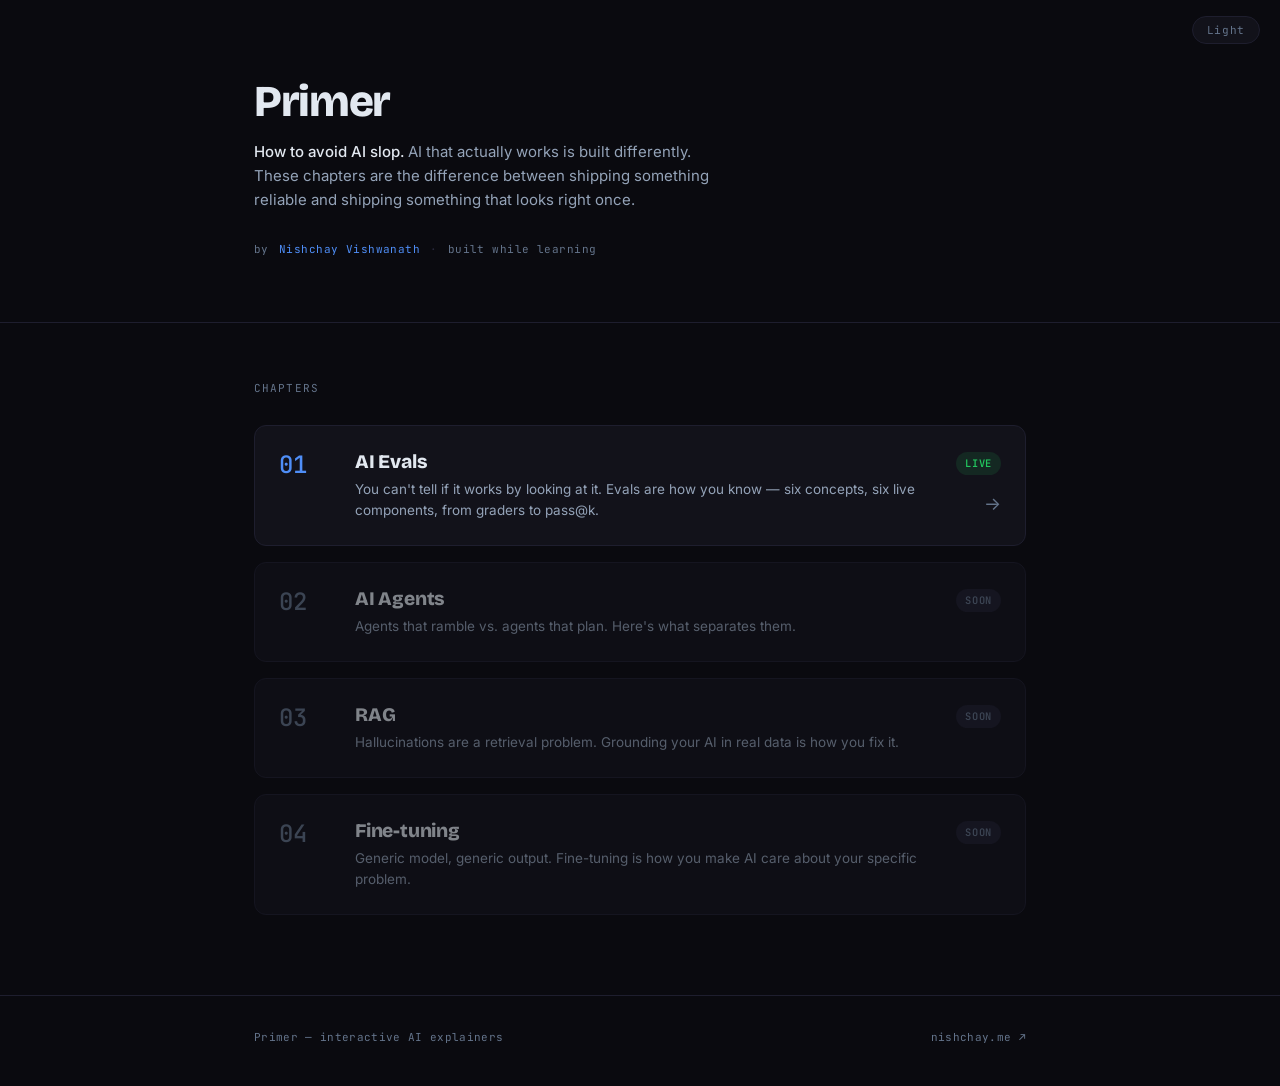
==== index.html @ c157016e "Reframe Primer: 'How to avoid AI slop' theme + chapter sub-headings" ====
<!DOCTYPE html>
<html lang="en">
<head>
  <meta charset="UTF-8" />
  <meta name="viewport" content="width=device-width, initial-scale=1.0" />
  <title>Primer — How to avoid AI slop</title>
  <meta name="description" content="AI that actually works is built differently. Interactive explainers on evals, agents, RAG, and fine-tuning — learn by doing, not by reading." />
  <link rel="preconnect" href="https://fonts.googleapis.com" />
  <link rel="preconnect" href="https://fonts.gstatic.com" crossorigin />
  <link href="https://fonts.googleapis.com/css2?family=Bricolage+Grotesque:opsz,wght@12..96,400;12..96,600;12..96,800&family=Inter:wght@400;500;600;700&family=JetBrains+Mono:wght@400;500&display=swap" rel="stylesheet" />
  <style>
    :root {
      --bg:        #0A0A0F;
      --surface:   #12121A;
      --surface-2: #1A1A24;
      --border:    #1E1E2E;
      --border-2:  #2A2A3E;
      --text:      #E2E8F0;
      --muted:     #64748B;
      --muted-2:   #94A3B8;
      --blue:      #4F8EF7;
      --teal:      #2DD4BF;
      --green:     #22C55E;
      --amber:     #F59E0B;
      --red:       #EF4444;
      --green-dim: rgba(34, 197, 94, 0.12);
      --blue-dim:  rgba(79, 142, 247, 0.10);
      --radius:    12px;
      --font-display: 'Bricolage Grotesque', system-ui, sans-serif;
      --font-mono:    'JetBrains Mono', monospace;
      --font-body:    'Inter', system-ui, sans-serif;
      --max-w: 820px;
    }

    [data-theme="light"] {
      --bg:        #F8FAFC;
      --surface:   #FFFFFF;
      --surface-2: #F1F5F9;
      --border:    #E2E8F0;
      --border-2:  #CBD5E1;
      --text:      #0F172A;
      --muted:     #64748B;
      --muted-2:   #94A3B8;
      --blue:      #2563EB;
      --teal:      #0D9488;
      --green:     #16A34A;
      --amber:     #D97706;
      --green-dim: rgba(22, 163, 74, 0.10);
      --blue-dim:  rgba(37, 99, 235, 0.08);
    }

    *, *::before, *::after { box-sizing: border-box; margin: 0; padding: 0; }

    body {
      background: var(--bg);
      color: var(--text);
      font-family: var(--font-body);
      font-size: 15px;
      line-height: 1.65;
      -webkit-font-smoothing: antialiased;
      transition: background 0.2s ease, color 0.2s ease;
      min-height: 100vh;
    }

    a { color: inherit; text-decoration: none; }

    .container {
      max-width: var(--max-w);
      margin: 0 auto;
      padding: 0 24px;
    }

    /* ── Theme toggle ── */
    .theme-toggle {
      position: fixed;
      top: 16px;
      right: 20px;
      z-index: 200;
      padding: 6px 14px;
      border-radius: 999px;
      border: 1px solid var(--border);
      background: var(--surface);
      color: var(--muted);
      font-family: var(--font-mono);
      font-size: 11px;
      letter-spacing: 0.06em;
      cursor: pointer;
      transition: color 0.15s ease, border-color 0.15s ease, background 0.2s ease;
    }
    .theme-toggle:hover { color: var(--text); border-color: var(--muted); }

    /* ── Header ── */
    .site-header {
      padding: 80px 0 64px;
      border-bottom: 1px solid var(--border);
    }

    .wordmark {
      font-family: var(--font-display);
      font-size: 2.75rem;
      font-weight: 800;
      letter-spacing: -0.03em;
      line-height: 1;
      color: var(--text);
      margin-bottom: 16px;
    }

    .tagline {
      font-size: 15px;
      color: var(--muted-2);
      max-width: 480px;
      line-height: 1.6;
    }

    .tagline strong {
      color: var(--text);
      font-weight: 500;
    }

    .by-line {
      margin-top: 28px;
      display: flex;
      align-items: center;
      gap: 10px;
      font-family: var(--font-mono);
      font-size: 11px;
      color: var(--muted);
      letter-spacing: 0.04em;
    }

    .by-line a {
      color: var(--blue);
    }
    .by-line a:hover { opacity: 0.8; }

    .by-sep { color: var(--border-2); }

    /* ── Chapter grid ── */
    .chapters-section {
      padding: 56px 0 80px;
    }

    .section-label {
      font-family: var(--font-mono);
      font-size: 11px;
      letter-spacing: 0.1em;
      text-transform: uppercase;
      color: var(--muted);
      margin-bottom: 28px;
    }

    .chapter-grid {
      display: grid;
      grid-template-columns: 1fr;
      gap: 16px;
    }

    /* ── Chapter card ── */
    .chapter-card {
      display: grid;
      grid-template-columns: 56px 1fr auto;
      align-items: start;
      gap: 20px;
      background: var(--surface);
      border: 1px solid var(--border);
      border-radius: var(--radius);
      padding: 24px;
      transition: border-color 0.15s ease, background 0.15s ease, transform 0.15s ease;
    }

    .chapter-card.live {
      cursor: pointer;
    }

    .chapter-card.live:hover {
      border-color: var(--border-2);
      background: var(--surface-2);
      transform: translateY(-1px);
    }

    .chapter-card.soon {
      opacity: 0.55;
    }

    .chapter-num {
      font-family: var(--font-mono);
      font-size: 1.5rem;
      font-weight: 500;
      color: var(--muted);
      line-height: 1;
      padding-top: 3px;
    }

    .chapter-card.live .chapter-num {
      color: var(--blue);
    }

    .chapter-body {
      display: flex;
      flex-direction: column;
      gap: 6px;
    }

    .chapter-title {
      font-family: var(--font-display);
      font-size: 1.2rem;
      font-weight: 800;
      letter-spacing: -0.01em;
      color: var(--text);
      line-height: 1.2;
    }

    .chapter-desc {
      font-size: 13.5px;
      color: var(--muted-2);
      line-height: 1.55;
    }

    .chapter-meta {
      display: flex;
      flex-direction: column;
      align-items: flex-end;
      gap: 10px;
      padding-top: 2px;
    }

    .badge {
      display: inline-flex;
      align-items: center;
      font-family: var(--font-mono);
      font-size: 0.65rem;
      font-weight: 600;
      letter-spacing: 0.07em;
      text-transform: uppercase;
      padding: 3px 9px;
      border-radius: 999px;
    }

    .badge-live {
      background: var(--green-dim);
      color: var(--green);
    }

    .badge-soon {
      background: var(--border);
      color: var(--muted);
    }

    .open-arrow {
      font-size: 18px;
      color: var(--muted);
      margin-top: 4px;
      transition: color 0.15s ease, transform 0.15s ease;
    }

    .chapter-card.live:hover .open-arrow {
      color: var(--blue);
      transform: translateX(2px);
    }

    /* ── Footer ── */
    .site-footer {
      border-top: 1px solid var(--border);
      padding: 32px 0 40px;
    }

    .footer-inner {
      display: flex;
      align-items: center;
      justify-content: space-between;
      gap: 16px;
      flex-wrap: wrap;
      font-family: var(--font-mono);
      font-size: 11px;
      color: var(--muted);
      letter-spacing: 0.03em;
    }

    .footer-inner a { color: var(--muted); }
    .footer-inner a:hover { color: var(--text); }
  </style>
</head>
<body>

  <button class="theme-toggle" id="theme-toggle">Light</button>

  <!-- ── Header ── -->
  <header class="site-header">
    <div class="container">
      <div class="wordmark">Primer</div>
      <p class="tagline">
        <strong>How to avoid AI slop.</strong> AI that actually works is built differently.
        These chapters are the difference between shipping something reliable and shipping
        something that looks right once.
      </p>
      <div class="by-line">
        <span>by</span>
        <a href="https://nishchay.me" target="_blank" rel="noopener">Nishchay Vishwanath</a>
        <span class="by-sep">·</span>
        <span>built while learning</span>
      </div>
    </div>
  </header>

  <!-- ── Chapter list ── -->
  <main class="chapters-section">
    <div class="container">
      <div class="section-label">Chapters</div>

      <div class="chapter-grid">

        <!-- 01 — Live -->
        <a class="chapter-card live" href="chapters/01-evals/">
          <div class="chapter-num">01</div>
          <div class="chapter-body">
            <div class="chapter-title">AI Evals</div>
            <div class="chapter-desc">
              You can't tell if it works by looking at it. Evals are how you know —
              six concepts, six live components, from graders to pass@k.
            </div>
          </div>
          <div class="chapter-meta">
            <span class="badge badge-live">Live</span>
            <span class="open-arrow">→</span>
          </div>
        </a>

        <!-- 02 — Coming soon -->
        <div class="chapter-card soon">
          <div class="chapter-num">02</div>
          <div class="chapter-body">
            <div class="chapter-title">AI Agents</div>
            <div class="chapter-desc">
              Agents that ramble vs. agents that plan. Here's what separates them.
            </div>
          </div>
          <div class="chapter-meta">
            <span class="badge badge-soon">Soon</span>
          </div>
        </div>

        <!-- 03 — Coming soon -->
        <div class="chapter-card soon">
          <div class="chapter-num">03</div>
          <div class="chapter-body">
            <div class="chapter-title">RAG</div>
            <div class="chapter-desc">
              Hallucinations are a retrieval problem. Grounding your AI in real data is how you fix it.
            </div>
          </div>
          <div class="chapter-meta">
            <span class="badge badge-soon">Soon</span>
          </div>
        </div>

        <!-- 04 — Coming soon -->
        <div class="chapter-card soon">
          <div class="chapter-num">04</div>
          <div class="chapter-body">
            <div class="chapter-title">Fine-tuning</div>
            <div class="chapter-desc">
              Generic model, generic output. Fine-tuning is how you make AI care about your specific problem.
            </div>
          </div>
          <div class="chapter-meta">
            <span class="badge badge-soon">Soon</span>
          </div>
        </div>

      </div>
    </div>
  </main>

  <!-- ── Footer ── -->
  <footer class="site-footer">
    <div class="container">
      <div class="footer-inner">
        <span>Primer — interactive AI explainers</span>
        <a href="https://nishchay.me" target="_blank" rel="noopener">nishchay.me ↗</a>
      </div>
    </div>
  </footer>

  <script>
    (function () {
      const btn = document.getElementById('theme-toggle');
      const apply = function (light) {
        document.documentElement.dataset.theme = light ? 'light' : '';
        btn.textContent = light ? 'Dark' : 'Light';
      };
      apply(localStorage.getItem('nish-theme') === 'light');
      btn.addEventListener('click', function () {
        const goLight = document.documentElement.dataset.theme !== 'light';
        apply(goLight);
        localStorage.setItem('nish-theme', goLight ? 'light' : 'dark');
      });
    })();
  </script>

</body>
</html>
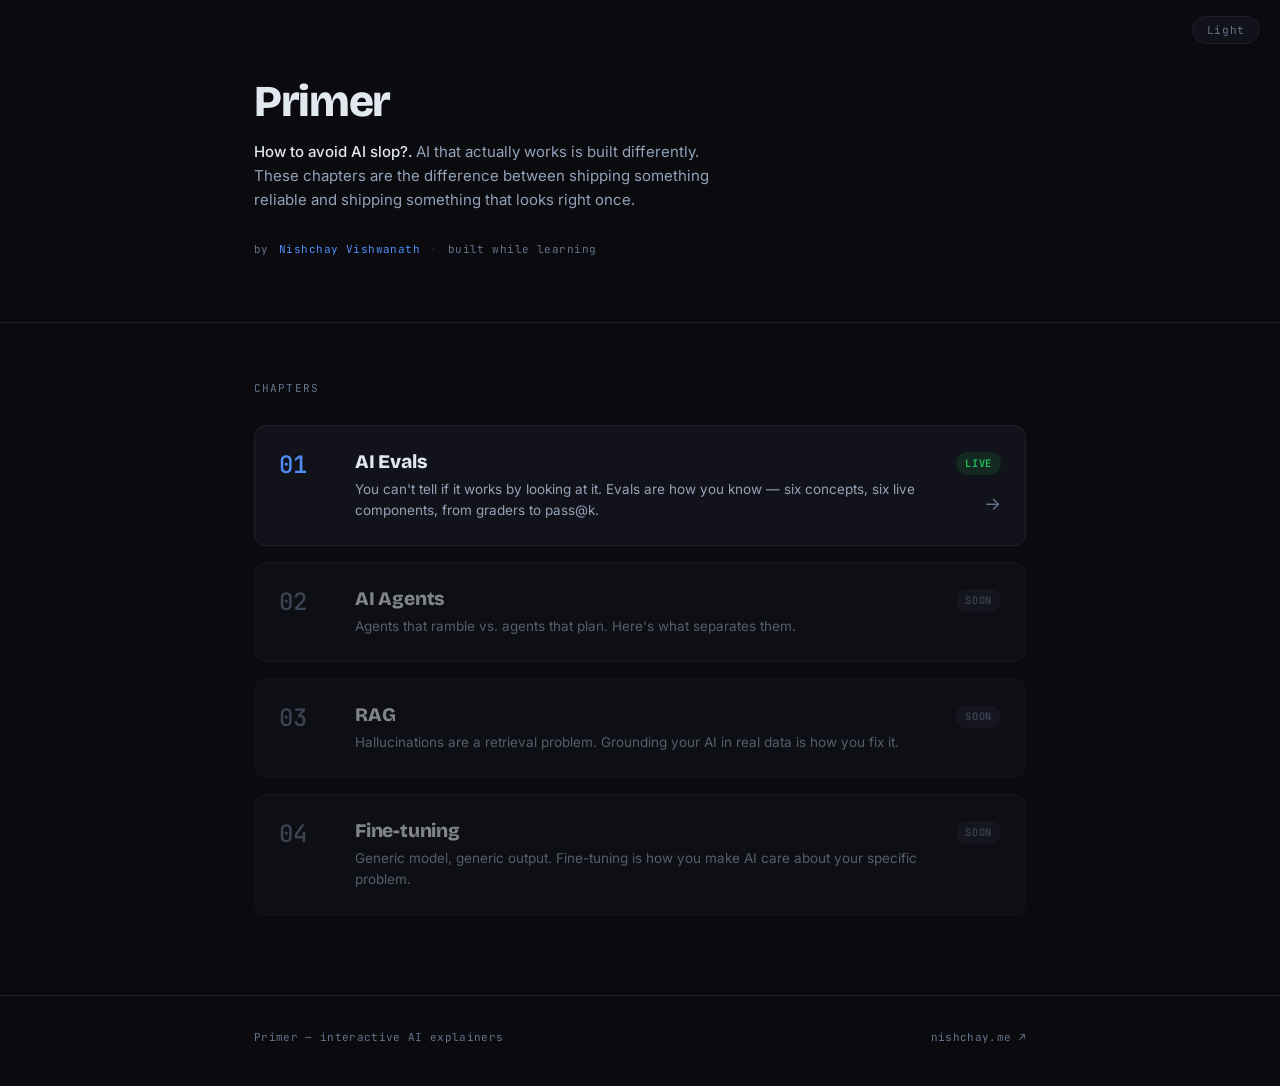
==== commit 0918df5c: "Add question mark: 'How to avoid AI slop?'" ====
--- a/index.html
+++ b/index.html
@@ -3,7 +3,7 @@
 <head>
   <meta charset="UTF-8" />
   <meta name="viewport" content="width=device-width, initial-scale=1.0" />
-  <title>Primer — How to avoid AI slop</title>
+  <title>Primer — How to avoid AI slop?</title>
   <meta name="description" content="AI that actually works is built differently. Interactive explainers on evals, agents, RAG, and fine-tuning — learn by doing, not by reading." />
   <link rel="preconnect" href="https://fonts.googleapis.com" />
   <link rel="preconnect" href="https://fonts.gstatic.com" crossorigin />
@@ -289,7 +289,7 @@
     <div class="container">
       <div class="wordmark">Primer</div>
       <p class="tagline">
-        <strong>How to avoid AI slop.</strong> AI that actually works is built differently.
+        <strong>How to avoid AI slop?.</strong> AI that actually works is built differently.
         These chapters are the difference between shipping something reliable and shipping
         something that looks right once.
       </p>
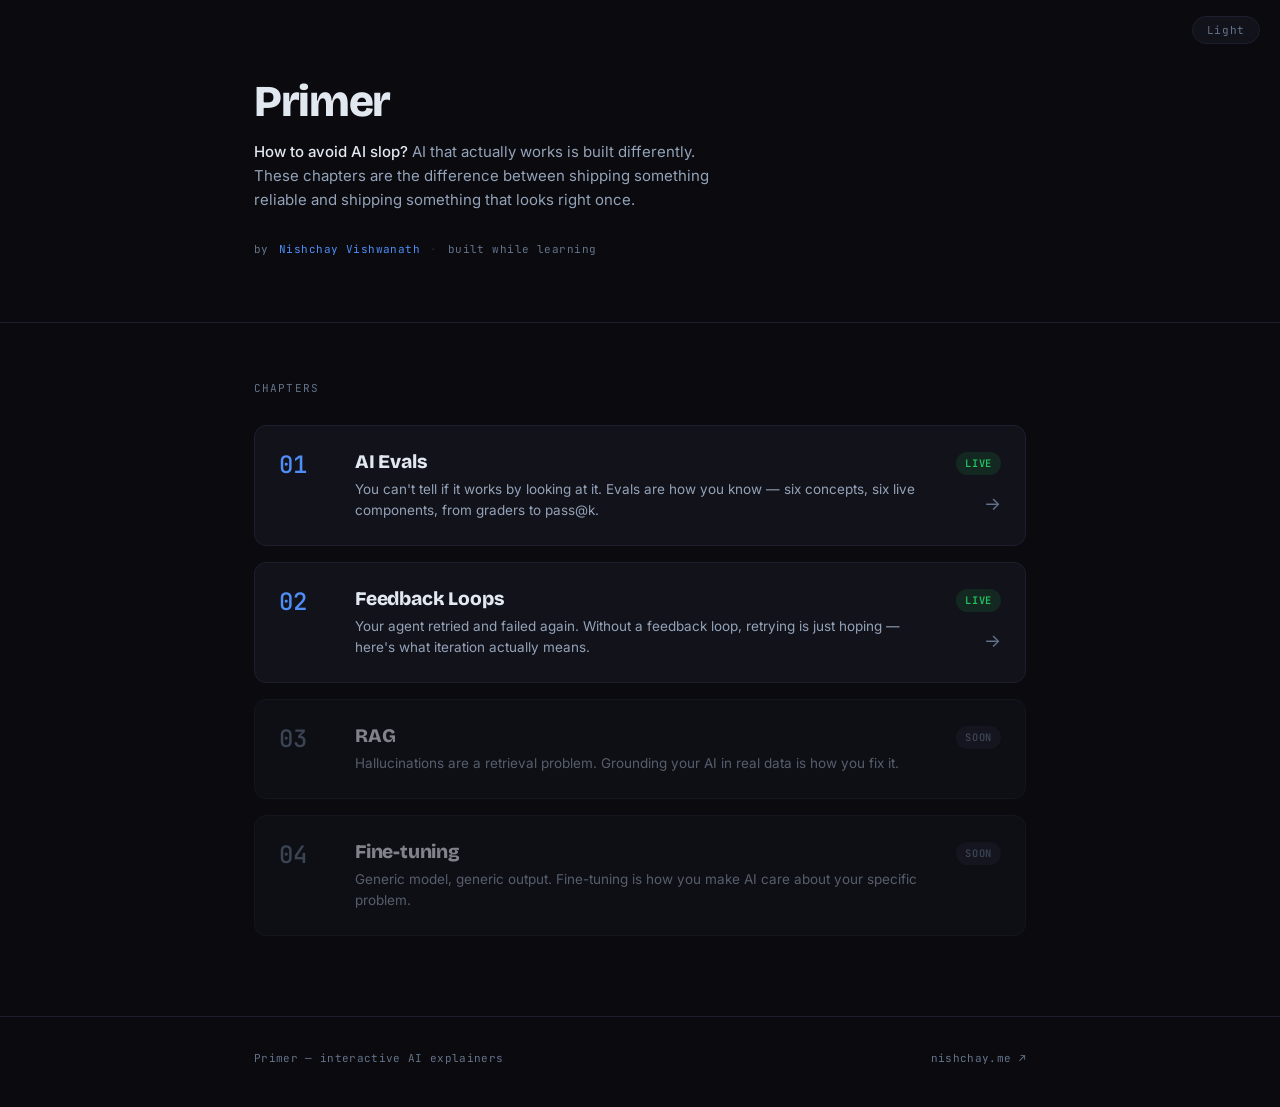
==== commit 213bcfc3: "Add Chapter 02: Feedback Loops Five interactive components on iterative agentic processes with feedb" ====
--- a/index.html
+++ b/index.html
@@ -289,7 +289,7 @@
     <div class="container">
       <div class="wordmark">Primer</div>
       <p class="tagline">
-        <strong>How to avoid AI slop?.</strong> AI that actually works is built differently.
+        <strong>How to avoid AI slop?</strong> AI that actually works is built differently.
         These chapters are the difference between shipping something reliable and shipping
         something that looks right once.
       </p>
@@ -325,19 +325,20 @@
           </div>
         </a>
 
-        <!-- 02 — Coming soon -->
-        <div class="chapter-card soon">
+        <!-- 02 — Live -->
+        <a class="chapter-card live" href="chapters/02-agentic-loops/">
           <div class="chapter-num">02</div>
           <div class="chapter-body">
-            <div class="chapter-title">AI Agents</div>
+            <div class="chapter-title">Feedback Loops</div>
             <div class="chapter-desc">
-              Agents that ramble vs. agents that plan. Here's what separates them.
+              Your agent retried and failed again. Without a feedback loop, retrying is just hoping — here's what iteration actually means.
             </div>
           </div>
           <div class="chapter-meta">
-            <span class="badge badge-soon">Soon</span>
-          </div>
-        </div>
+            <span class="badge badge-live">Live</span>
+            <span class="open-arrow">→</span>
+          </div>
+        </a>
 
         <!-- 03 — Coming soon -->
         <div class="chapter-card soon">
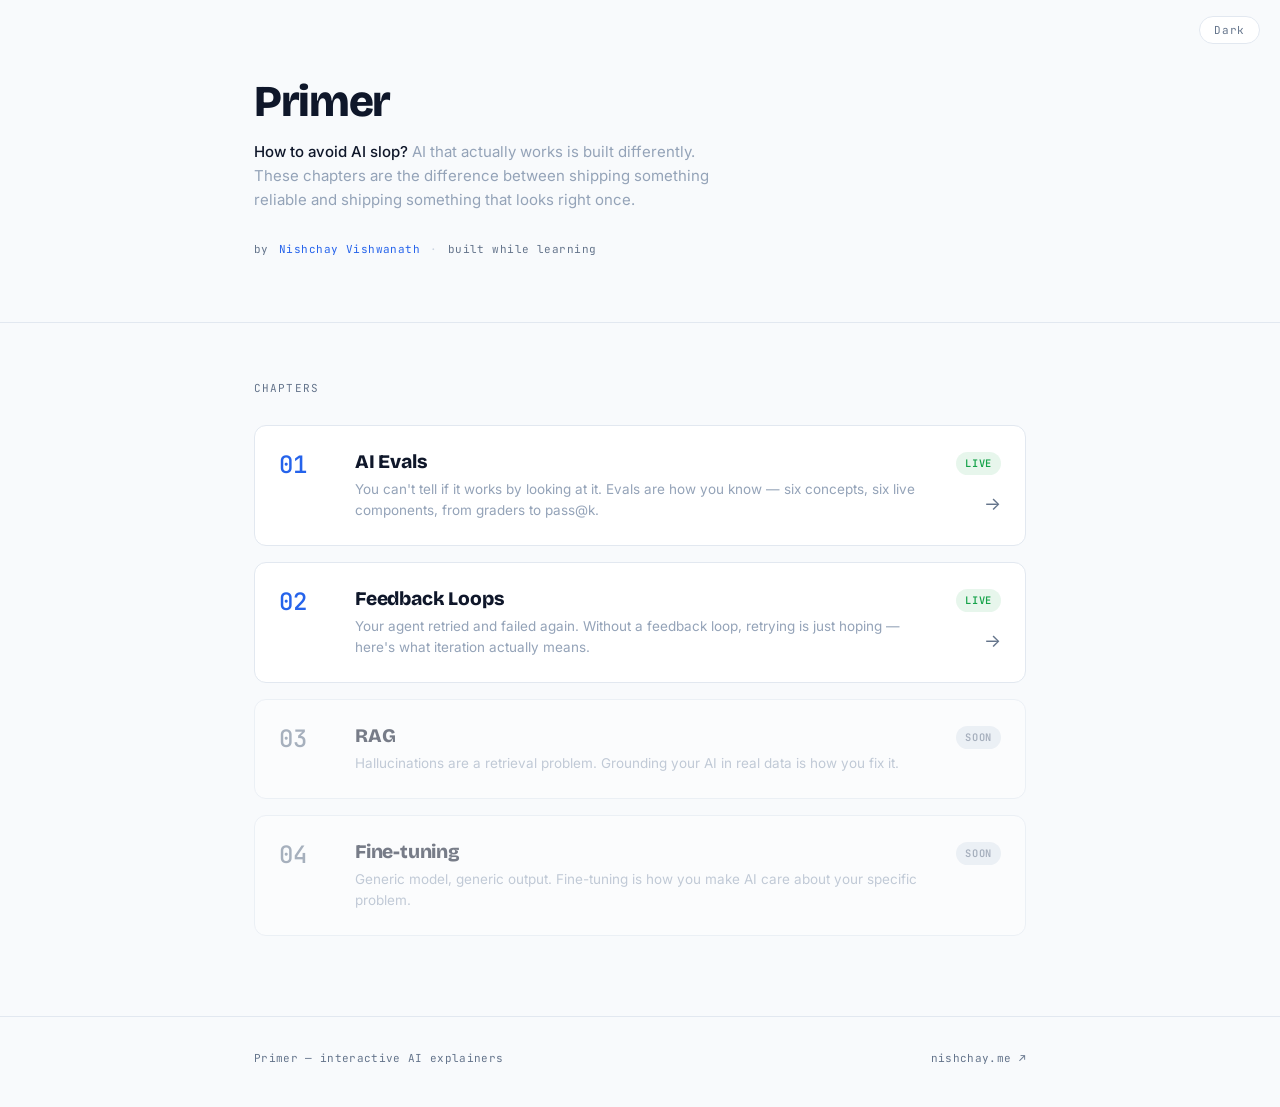
==== commit c61eb7c2: "Default to light theme across all pages Co-Authored-By: Claude Sonnet 4.6 <noreply@anthropic.com>" ====
--- a/index.html
+++ b/index.html
@@ -389,7 +389,7 @@
         document.documentElement.dataset.theme = light ? 'light' : '';
         btn.textContent = light ? 'Dark' : 'Light';
       };
-      apply(localStorage.getItem('nish-theme') === 'light');
+      apply(localStorage.getItem('nish-theme') !== 'dark');
       btn.addEventListener('click', function () {
         const goLight = document.documentElement.dataset.theme !== 'light';
         apply(goLight);
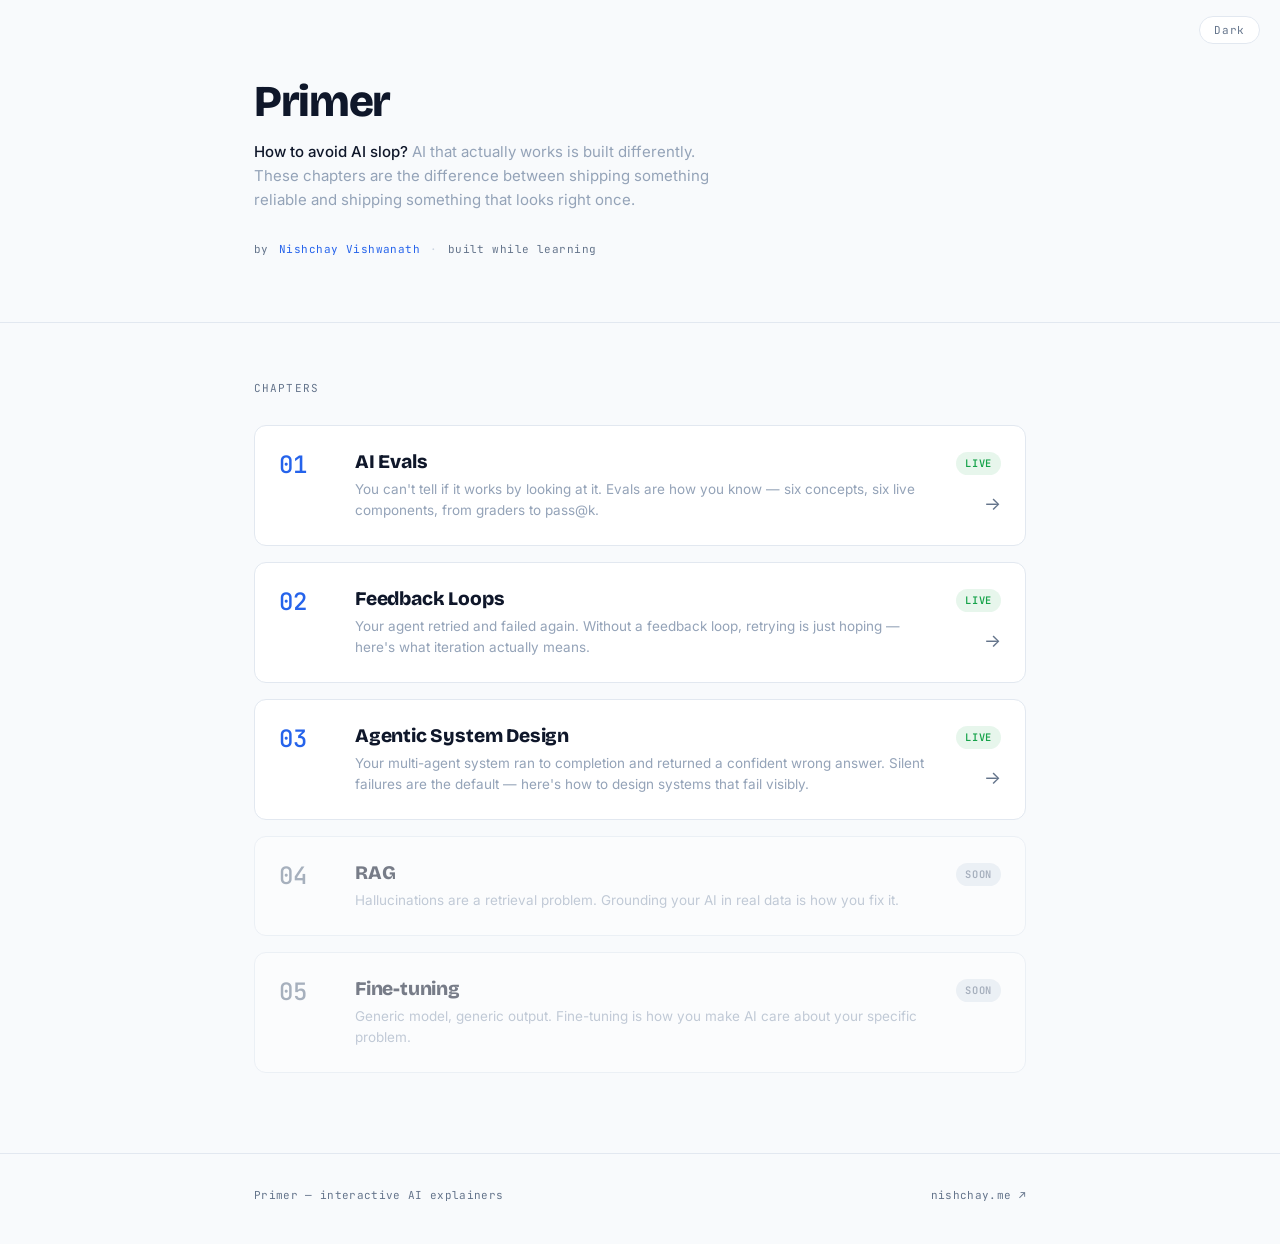
==== commit b13d060f: "Add Chapter 03: Agentic System Design Six interactive components covering silent failure, orchestrat" ====
--- a/index.html
+++ b/index.html
@@ -340,9 +340,24 @@
           </div>
         </a>
 
-        <!-- 03 — Coming soon -->
+        <!-- 03 — Live -->
+        <a class="chapter-card live" href="chapters/03-agentic-systems/">
+          <div class="chapter-num">03</div>
+          <div class="chapter-body">
+            <div class="chapter-title">Agentic System Design</div>
+            <div class="chapter-desc">
+              Your multi-agent system ran to completion and returned a confident wrong answer. Silent failures are the default — here's how to design systems that fail visibly.
+            </div>
+          </div>
+          <div class="chapter-meta">
+            <span class="badge badge-live">Live</span>
+            <span class="open-arrow">→</span>
+          </div>
+        </a>
+
+        <!-- 04 — Coming soon -->
         <div class="chapter-card soon">
-          <div class="chapter-num">03</div>
+          <div class="chapter-num">04</div>
           <div class="chapter-body">
             <div class="chapter-title">RAG</div>
             <div class="chapter-desc">
@@ -354,9 +369,9 @@
           </div>
         </div>
 
-        <!-- 04 — Coming soon -->
+        <!-- 05 — Coming soon -->
         <div class="chapter-card soon">
-          <div class="chapter-num">04</div>
+          <div class="chapter-num">05</div>
           <div class="chapter-body">
             <div class="chapter-title">Fine-tuning</div>
             <div class="chapter-desc">
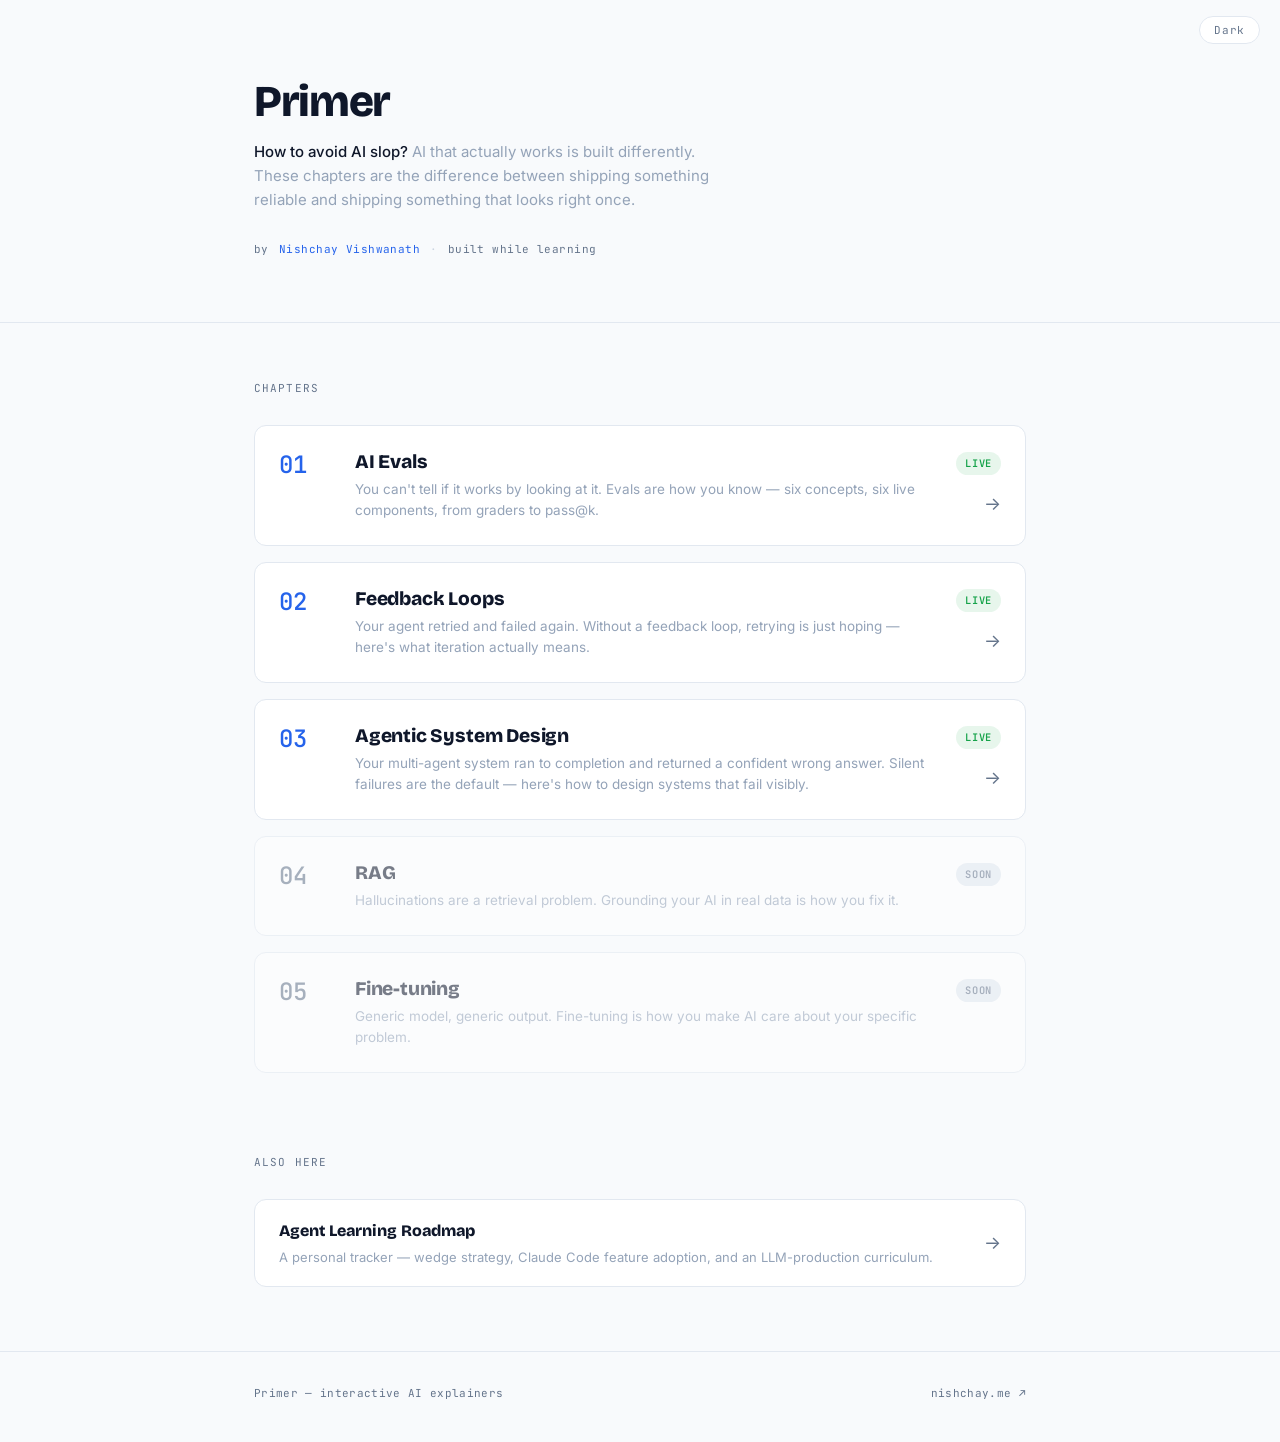
==== commit bffee295: "Add Agent Learning Roadmap page and document Chapter 03 in CLAUDE.md Personal tracker at /roadmap/, " ====
--- a/index.html
+++ b/index.html
@@ -258,6 +258,46 @@
       transform: translateX(2px);
     }
 
+    /* ── Extras ── */
+    .extras-section {
+      padding: 0 0 64px;
+    }
+
+    .extra-link {
+      display: flex;
+      align-items: center;
+      justify-content: space-between;
+      gap: 16px;
+      background: var(--surface);
+      border: 1px solid var(--border);
+      border-radius: var(--radius);
+      padding: 18px 24px;
+      transition: border-color 0.15s ease, background 0.15s ease;
+    }
+    .extra-link:hover {
+      border-color: var(--border-2);
+      background: var(--surface-2);
+    }
+    .extra-link-title {
+      font-family: var(--font-display);
+      font-weight: 800;
+      font-size: 1rem;
+      color: var(--text);
+      margin-bottom: 4px;
+    }
+    .extra-link-desc {
+      font-size: 13px;
+      color: var(--muted-2);
+      line-height: 1.5;
+    }
+    .extra-arrow {
+      font-size: 18px;
+      color: var(--muted);
+      flex-shrink: 0;
+      transition: color 0.15s ease, transform 0.15s ease;
+    }
+    .extra-link:hover .extra-arrow { color: var(--blue); transform: translateX(2px); }
+
     /* ── Footer ── */
     .site-footer {
       border-top: 1px solid var(--border);
@@ -387,6 +427,22 @@
     </div>
   </main>
 
+  <!-- ── Personal / extras ── -->
+  <section class="extras-section">
+    <div class="container">
+      <div class="section-label">Also here</div>
+      <a class="extra-link" href="roadmap/">
+        <div class="extra-link-body">
+          <div class="extra-link-title">Agent Learning Roadmap</div>
+          <div class="extra-link-desc">
+            A personal tracker — wedge strategy, Claude Code feature adoption, and an LLM-production curriculum.
+          </div>
+        </div>
+        <span class="extra-arrow">→</span>
+      </a>
+    </div>
+  </section>
+
   <!-- ── Footer ── -->
   <footer class="site-footer">
     <div class="container">
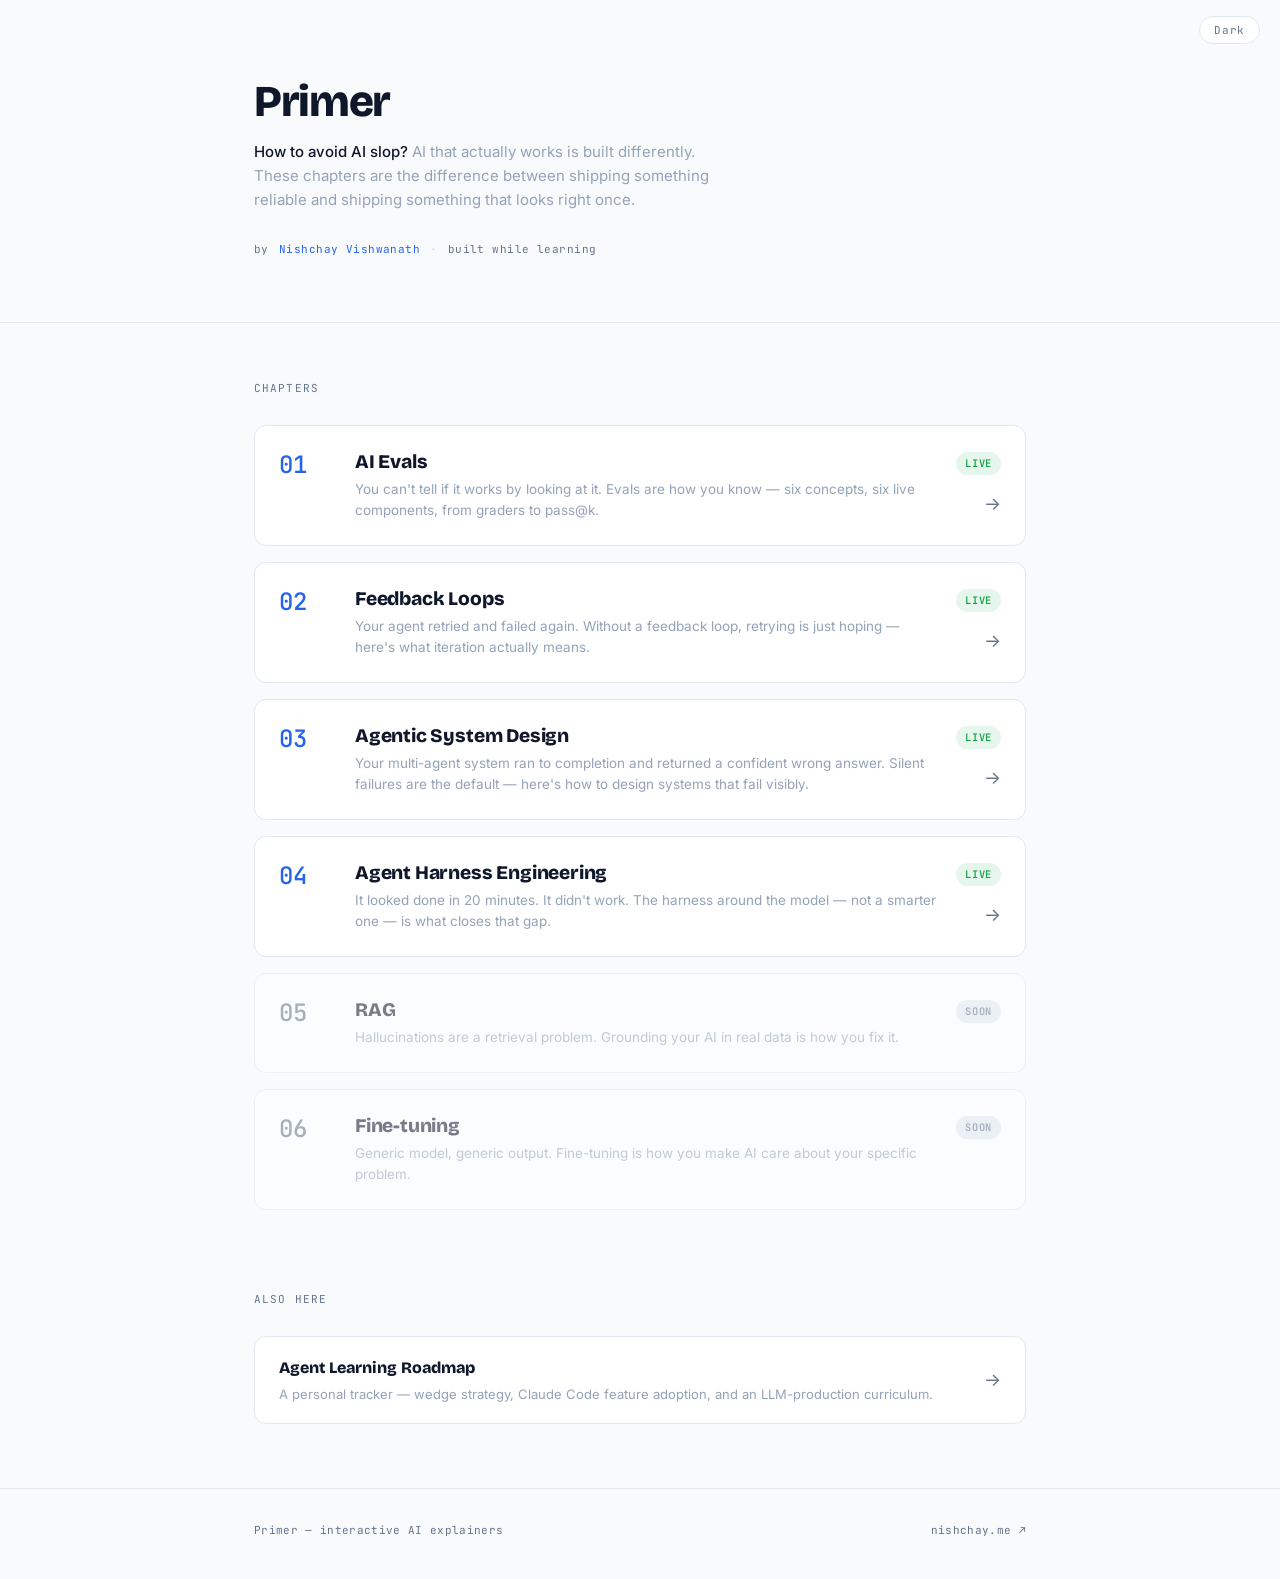
==== commit 81a8d83f: "Add Chapter 04: Agent Harness Engineering Six interactive components (Terminal Replay theme) teachin" ====
--- a/index.html
+++ b/index.html
@@ -4,7 +4,7 @@
   <meta charset="UTF-8" />
   <meta name="viewport" content="width=device-width, initial-scale=1.0" />
   <title>Primer — How to avoid AI slop?</title>
-  <meta name="description" content="AI that actually works is built differently. Interactive explainers on evals, agents, RAG, and fine-tuning — learn by doing, not by reading." />
+  <meta name="description" content="AI that actually works is built differently. Interactive explainers on evals, agents, harness engineering, RAG, and fine-tuning — learn by doing, not by reading." />
   <link rel="preconnect" href="https://fonts.googleapis.com" />
   <link rel="preconnect" href="https://fonts.gstatic.com" crossorigin />
   <link href="https://fonts.googleapis.com/css2?family=Bricolage+Grotesque:opsz,wght@12..96,400;12..96,600;12..96,800&family=Inter:wght@400;500;600;700&family=JetBrains+Mono:wght@400;500&display=swap" rel="stylesheet" />
@@ -395,23 +395,38 @@
           </div>
         </a>
 
-        <!-- 04 — Coming soon -->
-        <div class="chapter-card soon">
+        <!-- 04 — Live -->
+        <a class="chapter-card live" href="chapters/04-harness-engineering/">
           <div class="chapter-num">04</div>
           <div class="chapter-body">
-            <div class="chapter-title">RAG</div>
-            <div class="chapter-desc">
-              Hallucinations are a retrieval problem. Grounding your AI in real data is how you fix it.
-            </div>
-          </div>
-          <div class="chapter-meta">
-            <span class="badge badge-soon">Soon</span>
-          </div>
-        </div>
+            <div class="chapter-title">Agent Harness Engineering</div>
+            <div class="chapter-desc">
+              It looked done in 20 minutes. It didn't work. The harness around the model — not a smarter one — is what closes that gap.
+            </div>
+          </div>
+          <div class="chapter-meta">
+            <span class="badge badge-live">Live</span>
+            <span class="open-arrow">→</span>
+          </div>
+        </a>
 
         <!-- 05 — Coming soon -->
         <div class="chapter-card soon">
           <div class="chapter-num">05</div>
+          <div class="chapter-body">
+            <div class="chapter-title">RAG</div>
+            <div class="chapter-desc">
+              Hallucinations are a retrieval problem. Grounding your AI in real data is how you fix it.
+            </div>
+          </div>
+          <div class="chapter-meta">
+            <span class="badge badge-soon">Soon</span>
+          </div>
+        </div>
+
+        <!-- 06 — Coming soon -->
+        <div class="chapter-card soon">
+          <div class="chapter-num">06</div>
           <div class="chapter-body">
             <div class="chapter-title">Fine-tuning</div>
             <div class="chapter-desc">
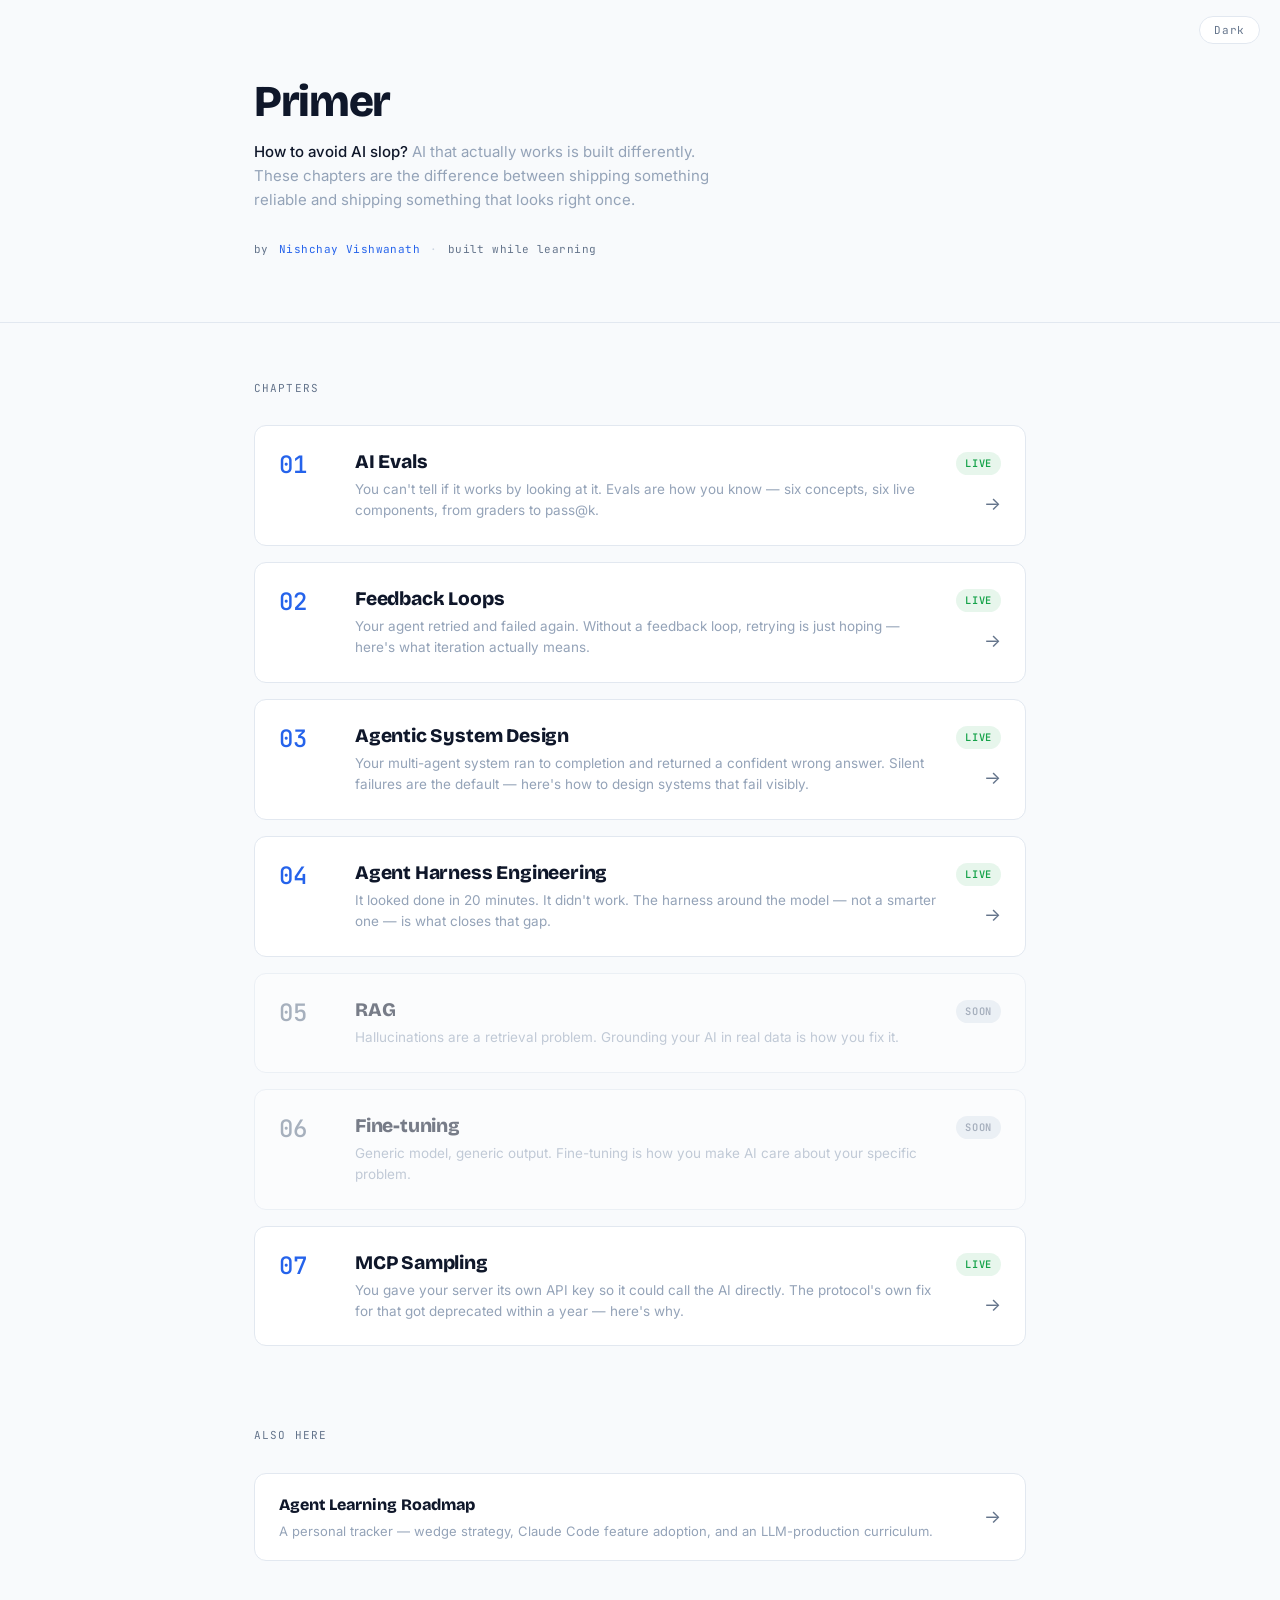
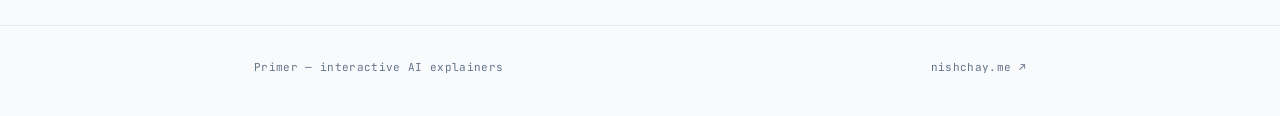
==== commit ba03c15e: "Add Chapter 07: MCP Sampling Six interactive components walking through why MCP lets a server ask th" ====
--- a/index.html
+++ b/index.html
@@ -438,6 +438,21 @@
           </div>
         </div>
 
+        <!-- 07 — Live -->
+        <a class="chapter-card live" href="chapters/07-mcp-sampling/">
+          <div class="chapter-num">07</div>
+          <div class="chapter-body">
+            <div class="chapter-title">MCP Sampling</div>
+            <div class="chapter-desc">
+              You gave your server its own API key so it could call the AI directly. The protocol's own fix for that got deprecated within a year — here's why.
+            </div>
+          </div>
+          <div class="chapter-meta">
+            <span class="badge badge-live">Live</span>
+            <span class="open-arrow">→</span>
+          </div>
+        </a>
+
       </div>
     </div>
   </main>
